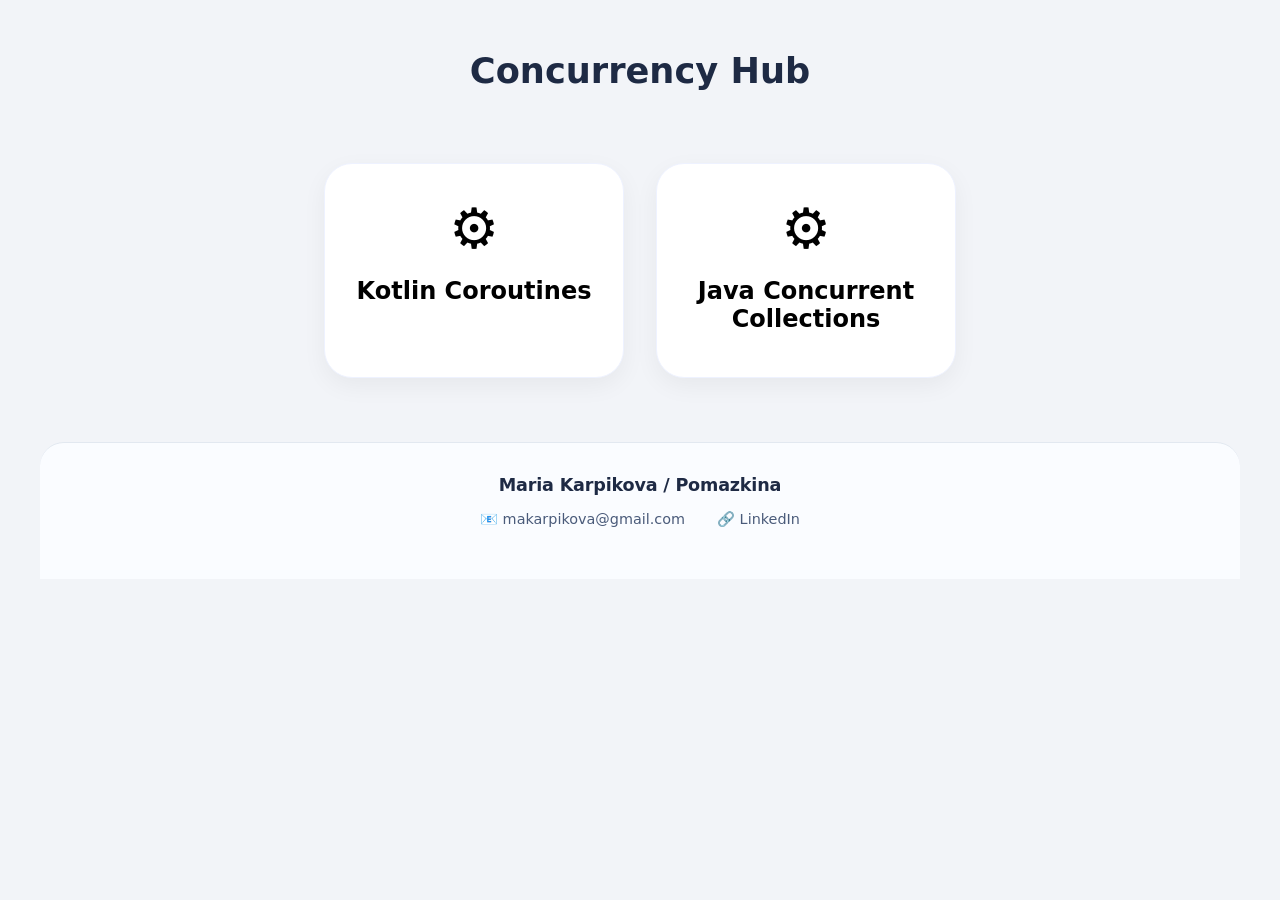
==== src/index.html @ 8e348daa "fix" ====
<!DOCTYPE html>
<html lang="ru">
<head>
    <meta charset="UTF-8">
    <meta name="viewport" content="width=device-width, initial-scale=1.0">
    <title>Concurrency Hub — шпаргалки по многопоточности</title>
    <meta name="description" content="Справочник по Kotlin Coroutines и Java Concurrent Collections: таблицы, свойства, гарантии прогресса, CAS, lock-free.">
    <meta name="keywords" content="Kotlin, Coroutines, Java, Concurrent Collections, многопоточность, CAS, lock-free">
    <meta name="author" content="Maria Pomazkina">
    <style>
        * {
            margin: 0;
            padding: 0;
            box-sizing: border-box;
        }
        body {
            background: #f2f4f8;
            font-family: system-ui, -apple-system, 'Segoe UI', Roboto, Helvetica, sans-serif;
            padding: 18px 12px;
        }
        .container {
            max-width: 1200px;
            margin: 0 auto;
        }
        .hero {
            text-align: center;
            padding: 2rem 1rem;
        }
        .hero h1 {
            font-size: 2.2rem;
            margin-bottom: 0.5rem;
            color: #1e2a44;
        }
        .hero p {
            font-size: 1.2rem;
            color: #4a5568;
            max-width: 700px;
            margin: 0 auto 2rem auto;
        }
        .cards {
            display: flex;
            gap: 2rem;
            justify-content: center;
            flex-wrap: wrap;
            margin: 2rem 0;
        }
        .card-link {
            background: white;
            border-radius: 28px;
            box-shadow: 0 8px 24px rgba(0,0,0,0.05);
            padding: 2rem 1.5rem;
            width: 300px;
            text-align: center;
            transition: transform 0.25s ease, box-shadow 0.25s ease;
            text-decoration: none;
            color: inherit;
            display: block;
            border: 1px solid #eef2ff;
        }
        .card-link:hover {
            transform: translateY(-6px);
            box-shadow: 0 24px 36px rgba(0,0,0,0.08);
            border-color: #d9e2ef;
        }
        .card-link h3 {
            font-size: 1.5rem;
            margin: 1rem 0 0.75rem;
            font-weight: 600;
        }
        .card-link p {
            color: #5b6e8c;
            font-size: 0.9rem;
            line-height: 1.4;
        }
        .emoji-big {
            font-size: 3.5rem;
        }

        footer {
            margin-top: 4rem;
            padding: 2rem 1rem 2rem;
            border-top: 1px solid #e2e8f0;
            background: #fafcff;
            border-radius: 24px 24px 0 0;
        }
        .footer-content {
            max-width: 800px;
            margin: 0 auto;
            text-align: center;
        }
        .footer-name {
            font-size: 1.1rem;
            font-weight: 600;
            color: #1e2a44;
            margin-bottom: 0.75rem;
            letter-spacing: -0.2px;
        }
        .footer-links {
            display: flex;
            gap: 2rem;
            justify-content: center;
            flex-wrap: wrap;
            margin: 1rem 0 1.2rem;
        }
        .footer-links a {
            color: #4a5b7a;
            text-decoration: none;
            font-size: 0.9rem;
            font-weight: 500;
            transition: color 0.2s;
            display: inline-flex;
            align-items: center;
            gap: 6px;
        }
        .footer-links a:hover {
            color: #2c3e66;
            text-decoration: underline;
        }
        .footer-copyright {
            font-size: 0.75rem;
            color: #7c8aa5;
            margin-top: 1rem;
            border-top: 1px solid #ecf3f9;
            padding-top: 1rem;
            display: inline-block;
        }
        @media (max-width: 640px) {
            .footer-links {
                gap: 1.2rem;
            }
            .hero h1 {
                font-size: 1.8rem;
            }
        }
    </style>
</head>
<body>
    <div class="container">
        <div class="hero">
            <h1>Concurrency Hub</h1>
        </div>

        <div class="cards">
            <a href="Coroutines.html" class="card-link">
                <div class="emoji-big">⚙️</div>
                <h3>Kotlin Coroutines</h3>
            </a>

            <a href="Collections.html" class="card-link">
                <div class="emoji-big">⚙️</div>
                <h3>Java Concurrent Collections</h3>
            </a>
        </div>

        <footer>
            <div class="footer-content">
                <div class="footer-name">Maria Karpikova / Pomazkina</div>
                <div class="footer-links">
                    <a href="mailto:makarpikova@gmail.com">
                        📧 makarpikova@gmail.com
                    </a>
                    <a href="https://www.linkedin.com/in/maria-pomazkina-7972a2a3" target="_blank" rel="noopener">
                        🔗 LinkedIn
                    </a>
                </div>

            </div>
        </footer>
    </div>
</body>
</html>
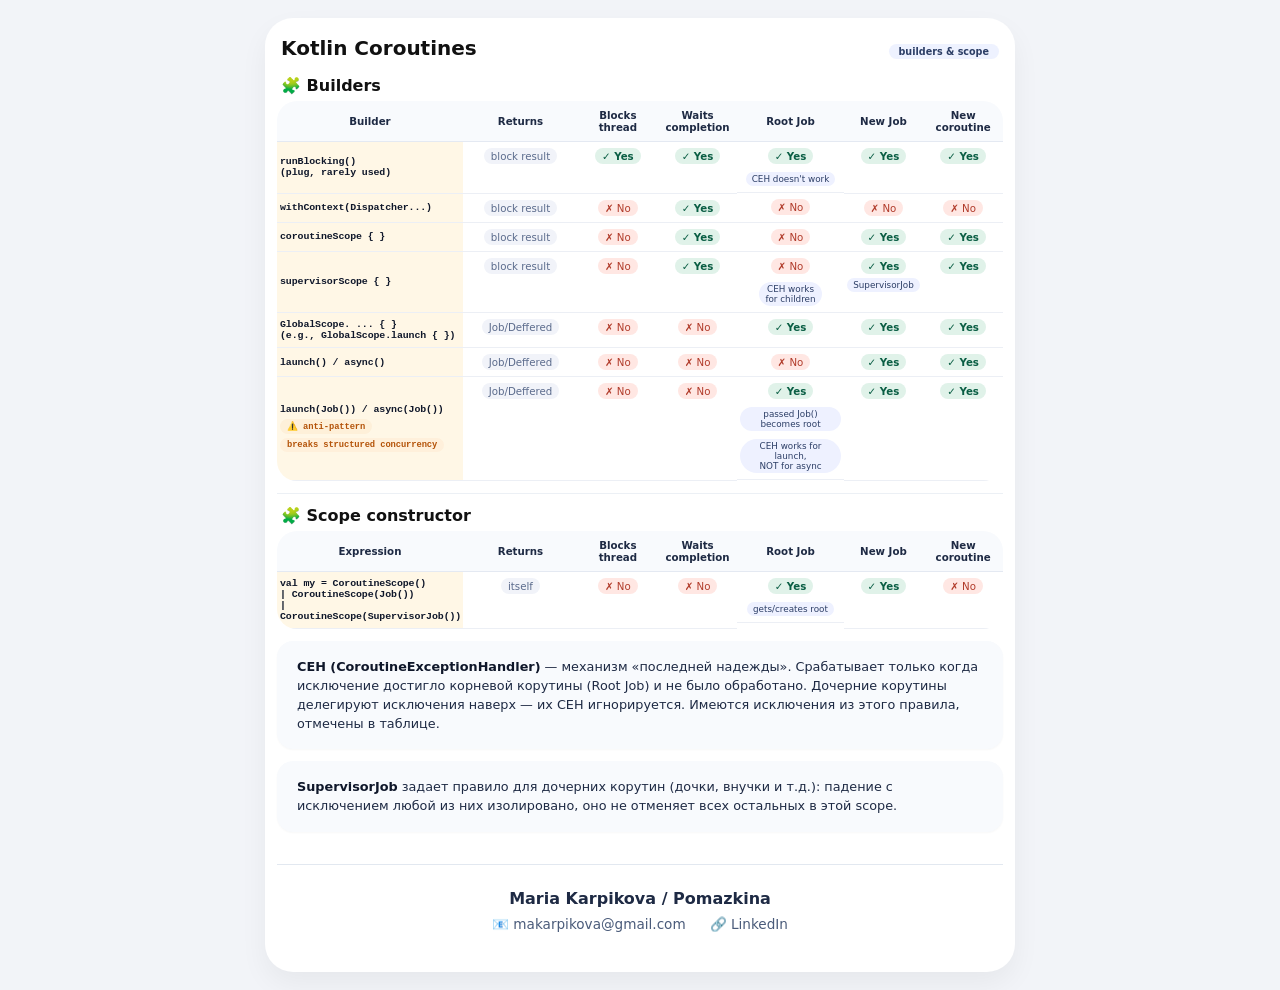
==== commit 25aefa96: "add new data" ====
--- a/src/index.html
+++ b/src/index.html
@@ -1,12 +1,9 @@
 <!DOCTYPE html>
-<html lang="ru">
+<html>
 <head>
     <meta charset="UTF-8">
     <meta name="viewport" content="width=device-width, initial-scale=1.0">
-    <title>Concurrency Hub — шпаргалки по многопоточности</title>
-    <meta name="description" content="Справочник по Kotlin Coroutines и Java Concurrent Collections: таблицы, свойства, гарантии прогресса, CAS, lock-free.">
-    <meta name="keywords" content="Kotlin, Coroutines, Java, Concurrent Collections, многопоточность, CAS, lock-free">
-    <meta name="author" content="Maria Pomazkina">
+    <title>Kotlin Coroutines</title>
     <style>
         * {
             margin: 0;
@@ -15,157 +12,396 @@
         }
         body {
             background: #f2f4f8;
+            display: flex;
+            justify-content: center;
+            align-items: center;
+            min-height: 100vh;
             font-family: system-ui, -apple-system, 'Segoe UI', Roboto, Helvetica, sans-serif;
             padding: 18px 12px;
         }
-        .container {
-            max-width: 1200px;
-            margin: 0 auto;
-        }
-        .hero {
+        .card {
+            max-width: 750px;
+            width: 100%;
+            background: #ffffff;
+            border-radius: 28px;
+            box-shadow: 0 12px 28px rgba(0,0,0,0.05);
+            padding: 18px 12px 20px 12px;
+        }
+        h2 {
+            font-size: 1.25rem;
+            font-weight: 620;
+            display: flex;
+            justify-content: space-between;
+            align-items: baseline;
+            margin-bottom: 16px;
+            padding: 0 4px;
+            color: #111;
+        }
+        .badge-cat {
+            font-size: 0.6rem;
+            background: #eef2ff;
+            padding: 2px 10px;
+            border-radius: 20px;
+            color: #2c3e66;
+        }
+
+        table {
+            width: 100%;
+            border-collapse: collapse;
+            font-size: 0.66rem;
+            border-radius: 20px;
+            overflow: hidden;
+            table-layout: fixed;
+        }
+
+        th {
+            background: #f8fafd;
+            color: #1e2a44;
+            font-weight: 600;
+            padding: 8px 3px;
+            border-bottom: 1.5px solid #e4e9f2;
             text-align: center;
-            padding: 2rem 1rem;
-        }
-        .hero h1 {
-            font-size: 2.2rem;
+            font-size: 0.64rem;
+        }
+
+        td {
+            padding: 6px 3px;
+            text-align: center;
+            border-bottom: 1px solid #eceff5;
+            background: white;
+            vertical-align: top;
+        }
+
+        .method {
+            text-align: left;
+            font-weight: 620;
+            font-family: 'SF Mono', 'JetBrains Mono', monospace;
+            font-size: 0.62rem;
+            background: #fff7e6;
+            color: #0f172a;
+            letter-spacing: -0.1px;
+            vertical-align: middle;
+        }
+
+        .method-flex {
+            display: flex;
+            flex-direction: column;
+            gap: 4px;
+            justify-content: center;
+        }
+
+        .yes {
+            background: #e0f2e9;
+            color: #0a5e44;
+            font-weight: 600;
+            padding: 2px 7px;
+            border-radius: 34px;
+            display: inline-block;
+            font-size: 0.64rem;
+        }
+
+        .no {
+            background: #ffe7e3;
+            color: #b13b2a;
+            padding: 2px 7px;
+            border-radius: 34px;
+            display: inline-block;
+            font-size: 0.64rem;
+            font-weight: 500;
+        }
+
+        .dash {
+            background: #f1f3f9;
+            color: #5b6b8c;
+            padding: 2px 7px;
+            border-radius: 34px;
+            display: inline-block;
+            font-size: 0.64rem;
+        }
+
+        .root-note {
+            font-size: 0.55rem;
+            background: #eef1ff;
+            padding: 2px 6px;
+            border-radius: 30px;
+            display: inline-block;
+            margin-top: 4px;
+            color: #2c3e66;
+        }
+
+        .antipattern-line {
+            background: #fef0d9;
+            color: #b45309;
+            font-size: 0.55rem;
+            font-weight: 600;
+            padding: 2px 7px;
+            border-radius: 32px;
+            display: inline-block;
+            width: fit-content;
+        }
+
+        hr {
+            margin: 12px 0;
+            border: none;
+            border-top: 1.5px solid #ecf0f5;
+        }
+
+        .root-cell {
+            display: flex;
+            flex-direction: column;
+            align-items: center;
+            gap: 4px;
+        }
+        .notes {
+            margin-top: 20px;
+            display: flex;
+            flex-direction: column;
+            gap: 12px;
+        }
+        .note-card {
+        margin-top: 12px;
+        background: #f8fafd;
+        border-radius: 16px;
+        padding: 16px 20px;
+        font-family: system-ui, -apple-system, 'Segoe UI', Roboto, Helvetica, sans-serif;
+        font-size: 0.8rem;
+        line-height: 1.5;
+        color: #1e2a44;
+        box-shadow: 0 1px 2px rgba(0,0,0,0.03);
+    }
+
+        .note-card strong {
+            font-weight: 600;
+            color: #0f172a;
+        }
+
+        th:nth-child(1) { width: 21%; }
+        th:nth-child(2) { width: 13%; }
+        th:nth-child(3) { width: 9%; }
+        th:nth-child(4) { width: 9%; }
+        th:nth-child(5) { width: 12%; }
+        th:nth-child(6) { width: 9%; }
+        th:nth-child(7) { width: 9%; }
+
+        /* стили футера */
+        .card-footer {
+            margin-top: 2rem;
+            padding: 1.5rem 0.5rem 0.5rem;
+            border-top: 1px solid #e2e8f0;
+            text-align: center;
+        }
+        .footer-name {
+            font-size: 1rem;
+            font-weight: 600;
+            color: #1e2a44;
             margin-bottom: 0.5rem;
-            color: #1e2a44;
-        }
-        .hero p {
-            font-size: 1.2rem;
-            color: #4a5568;
-            max-width: 700px;
-            margin: 0 auto 2rem auto;
-        }
-        .cards {
-            display: flex;
-            gap: 2rem;
+        }
+        .footer-links {
+            display: flex;
+            gap: 1.5rem;
             justify-content: center;
             flex-wrap: wrap;
-            margin: 2rem 0;
-        }
-        .card-link {
-            background: white;
-            border-radius: 28px;
-            box-shadow: 0 8px 24px rgba(0,0,0,0.05);
-            padding: 2rem 1.5rem;
-            width: 300px;
-            text-align: center;
-            transition: transform 0.25s ease, box-shadow 0.25s ease;
-            text-decoration: none;
-            color: inherit;
-            display: block;
-            border: 1px solid #eef2ff;
-        }
-        .card-link:hover {
-            transform: translateY(-6px);
-            box-shadow: 0 24px 36px rgba(0,0,0,0.08);
-            border-color: #d9e2ef;
-        }
-        .card-link h3 {
-            font-size: 1.5rem;
-            margin: 1rem 0 0.75rem;
-            font-weight: 600;
-        }
-        .card-link p {
-            color: #5b6e8c;
-            font-size: 0.9rem;
-            line-height: 1.4;
-        }
-        .emoji-big {
-            font-size: 3.5rem;
-        }
-
-        footer {
-            margin-top: 4rem;
-            padding: 2rem 1rem 2rem;
-            border-top: 1px solid #e2e8f0;
-            background: #fafcff;
-            border-radius: 24px 24px 0 0;
-        }
-        .footer-content {
-            max-width: 800px;
-            margin: 0 auto;
-            text-align: center;
-        }
-        .footer-name {
-            font-size: 1.1rem;
-            font-weight: 600;
-            color: #1e2a44;
-            margin-bottom: 0.75rem;
-            letter-spacing: -0.2px;
-        }
-        .footer-links {
-            display: flex;
-            gap: 2rem;
-            justify-content: center;
-            flex-wrap: wrap;
-            margin: 1rem 0 1.2rem;
+            margin: 0.5rem 0 0.8rem;
         }
         .footer-links a {
             color: #4a5b7a;
             text-decoration: none;
-            font-size: 0.9rem;
+            font-size: 0.85rem;
             font-weight: 500;
             transition: color 0.2s;
             display: inline-flex;
             align-items: center;
-            gap: 6px;
+            gap: 5px;
         }
         .footer-links a:hover {
             color: #2c3e66;
             text-decoration: underline;
         }
         .footer-copyright {
-            font-size: 0.75rem;
+            font-size: 0.7rem;
             color: #7c8aa5;
-            margin-top: 1rem;
             border-top: 1px solid #ecf3f9;
-            padding-top: 1rem;
-            display: inline-block;
-        }
-        @media (max-width: 640px) {
-            .footer-links {
-                gap: 1.2rem;
+            padding-top: 0.8rem;
+            margin-top: 0.5rem;
+            display: inline-block;
+        }
+
+        @media (max-width: 550px) {
+            .card {
+                padding: 12px 8px;
             }
-            .hero h1 {
-                font-size: 1.8rem;
+            td, th {
+                padding: 4px 2px;
+                font-size: 0.6rem;
+            }
+            .method {
+                font-size: 0.58rem;
             }
         }
     </style>
 </head>
 <body>
-    <div class="container">
-        <div class="hero">
-            <h1>Concurrency Hub</h1>
+<div class="card">
+
+    <h2>
+        Kotlin Coroutines
+        <span class="badge-cat">builders & scope</span>
+    </h2>
+    <h2 style="font-size: 1rem; margin: 8px 0 6px 0;">🧩 Builders</h2>
+    <table>
+        <thead>
+            <tr>
+                <th>Builder</th>
+                <th>Returns</th>
+                <th>Blocks thread</th>
+                <th>Waits completion</th>
+                <th>Root Job</th>
+                <th>New Job</th>
+                <th>New coroutine</th>
+            </tr>
+        </thead>
+        <tbody>
+            <!-- runBlocking -->
+            <tr>
+                <td class="method">runBlocking() <br>(plug, rarely used)</td>
+                <td><span class="dash">block result</span></td>
+                <td><span class="yes">✓ Yes</span></td>
+                <td><span class="yes">✓ Yes</span></td>
+                <td class="root-cell">
+                    <span class="yes">✓ Yes</span>
+                    <span class="root-note">CEH doesn't work</span>
+                </td>
+                <td><span class="yes">✓ Yes</span></td>
+                <td><span class="yes">✓ Yes</span></td>
+            </tr>
+            <!-- withContext -->
+            <tr>
+                <td class="method">withContext(Dispatcher...)</td>
+                <td><span class="dash">block result</span></td>
+                <td><span class="no">✗ No</span></td>
+                <td><span class="yes">✓ Yes</span></td>
+                <td><span class="no">✗ No</span></td>
+                <td><span class="no">✗ No</span></td>
+                <td><span class="no">✗ No</span></td>
+            </tr>
+            <!-- coroutineScope -->
+            <tr>
+                <td class="method">coroutineScope { }</td>
+                <td><span class="dash">block result</span></td>
+                <td><span class="no">✗ No</span></td>
+                <td><span class="yes">✓ Yes</span></td>
+                <td><span class="no">✗ No</span></td>
+                <td><span class="yes">✓ Yes</span></td>
+                <td><span class="yes">✓ Yes</span></td>
+            </tr>
+            <!-- supervisorScope -->
+            <tr>
+                <td class="method">supervisorScope { }</td>
+                <td><span class="dash">block result</span></td>
+                <td><span class="no">✗ No</span></td>
+                <td><span class="yes">✓ Yes</span></td>
+                <td class="root-cell">
+                    <span class="no">✗ No</span>
+                    <span class="root-note">CEH works<br> for children</span>
+                </td>
+                <td>
+                    <span class="yes">✓ Yes</span>
+                    <span class="root-note">SupervisorJob</span>
+                </td>
+                <td><span class="yes">✓ Yes</span></td>
+            </tr>
+            <!-- GlobalScope -->
+            <tr>
+                <td class="method">GlobalScope. ... { } <br>(e.g., GlobalScope.launch { })</td>
+                <td><span class="dash">Job/Deffered</span></td>
+                <td><span class="no">✗ No</span></td>
+                <td><span class="no">✗ No</span></td>
+                <td><span class="yes">✓ Yes</span></td>
+                <td><span class="yes">✓ Yes</span></td>
+                <td><span class="yes">✓ Yes</span></td>
+            </tr>
+            <!-- launch() / async() -->
+            <tr>
+                <td class="method">launch() / async()</td>
+                <td><span class="dash">Job/Deffered</span></td>
+                <td><span class="no">✗ No</span></td>
+                <td><span class="no">✗ No</span></td>
+                <td><span class="no">✗ No</span></td>
+                <td><span class="yes">✓ Yes</span></td>
+                <td><span class="yes">✓ Yes</span></td>
+            </tr>
+            <!-- launch(Job()) / async(Job()) -->
+            <tr>
+                <td class="method">
+                    <div class="method-flex">
+                        <span>launch(Job()) / async(Job())</span>
+                        <span class="antipattern-line">⚠️ anti-pattern</span>
+                        <span class="antipattern-line" style="background:#fff0db;">breaks structured concurrency</span>
+                    </div>
+                </td>
+                <td><span class="dash">Job/Deffered</span></td>
+                <td><span class="no">✗ No</span></td>
+                <td><span class="no">✗ No</span></td>
+                <td class="root-cell">
+                    <span class="yes">✓ Yes</span>
+                    <span class="root-note">passed Job() becomes root</span>
+                    <span class="root-note">CEH works for launch, <br> NOT for async</span>
+                </td>
+                <td><span class="yes">✓ Yes</span></td>
+                <td><span class="yes">✓ Yes</span></td>
+            </tr>
+        </tbody>
+    </table>
+
+    <hr>
+
+    <h2 style="font-size: 1rem; margin: 8px 0 6px 0;">🧩 Scope constructor</h2>
+
+    <table>
+        <thead>
+            <tr>
+                <th>Expression</th>
+                <th>Returns</th>
+                <th>Blocks thread</th>
+                <th>Waits completion</th>
+                <th>Root Job</th>
+                <th>New Job</th>
+                <th>New coroutine</th>
+            </tr>
+        </thead>
+        <tbody>
+            <tr>
+                <td class="method">val my = CoroutineScope() <br>
+                | CoroutineScope(Job()) <br>
+                | CoroutineScope(SupervisorJob())</td>
+                <td><span class="dash">itself</span></td>
+                <td><span class="no">✗ No</span></td>
+                <td><span class="no">✗ No</span></td>
+                <td class="root-cell">
+                    <span class="yes">✓ Yes</span>
+                    <span class="root-note">gets/creates root</span>
+                </td>
+                <td><span class="yes">✓ Yes</span></td>
+                <td><span class="no">✗ No</span></td>
+            </tr>
+        </tbody>
+    </table>
+    <div class="note-card">
+        <strong>CEH (CoroutineExceptionHandler)</strong> — механизм «последней надежды». 
+        Срабатывает только когда исключение достигло корневой корутины (Root Job) и не было обработано. 
+        Дочерние корутины делегируют исключения наверх — их CEH игнорируется.
+        Имеются исключения из этого правила, отмечены в таблице.
+    </div>
+        <div class="note-card">
+        <strong>SupervisorJob</strong> задает правило для дочерних корутин (дочки, внучки и т.д.): падение с исключением любой из них изолировано, оно не отменяет всех остальных в этой scope.
+    </div>
+    <div class="card-footer">
+        <div class="footer-name">Maria Karpikova / Pomazkina</div>
+        <div class="footer-links">
+            <a href="mailto:makarpikova@gmail.com">📧 makarpikova@gmail.com</a>
+            <a href="https://www.linkedin.com/in/maria-pomazkina-7972a2a3" target="_blank" rel="noopener">🔗 LinkedIn</a>
         </div>
-
-        <div class="cards">
-            <a href="Coroutines.html" class="card-link">
-                <div class="emoji-big">⚙️</div>
-                <h3>Kotlin Coroutines</h3>
-            </a>
-
-            <a href="Collections.html" class="card-link">
-                <div class="emoji-big">⚙️</div>
-                <h3>Java Concurrent Collections</h3>
-            </a>
-        </div>
-
-        <footer>
-            <div class="footer-content">
-                <div class="footer-name">Maria Karpikova / Pomazkina</div>
-                <div class="footer-links">
-                    <a href="mailto:makarpikova@gmail.com">
-                        📧 makarpikova@gmail.com
-                    </a>
-                    <a href="https://www.linkedin.com/in/maria-pomazkina-7972a2a3" target="_blank" rel="noopener">
-                        🔗 LinkedIn
-                    </a>
-                </div>
-
-            </div>
-        </footer>
     </div>
+</div>
 </body>
 </html>
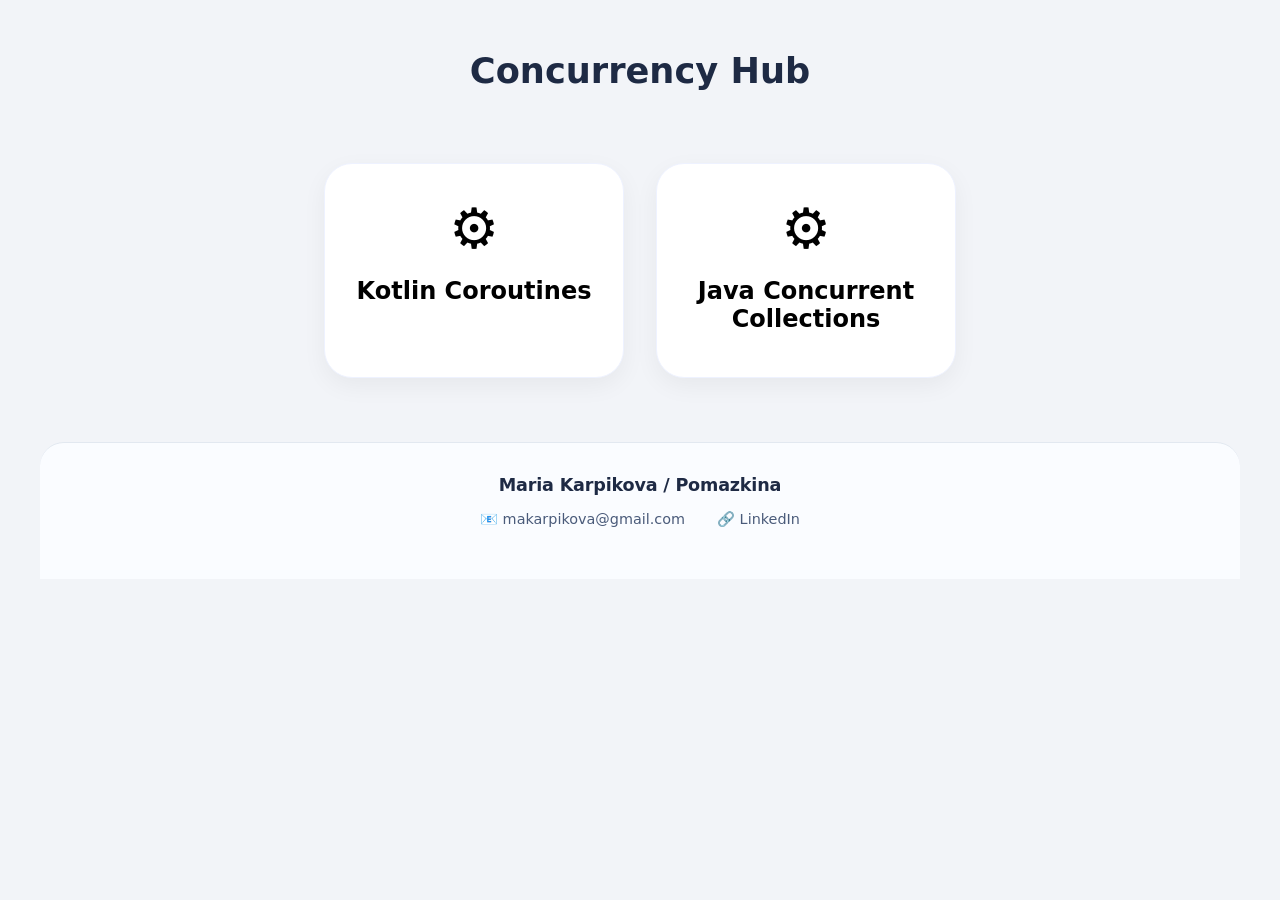
==== commit 28fe3d3c: "add new metadata" ====
--- a/src/index.html
+++ b/src/index.html
@@ -1,9 +1,43 @@
 <!DOCTYPE html>
-<html>
+<html lang="ru">
 <head>
     <meta charset="UTF-8">
     <meta name="viewport" content="width=device-width, initial-scale=1.0">
-    <title>Kotlin Coroutines</title>
+    <title>Concurrency Hub · Шпаргалки по многопоточности</title>
+    
+    <!-- SEO & мета-теги -->
+    <meta name="description" content="Справочник по Kotlin Coroutines и Java Concurrent Collections: таблицы, свойства, гарантии прогресса, CAS, lock-free. Для разработчиков и архитекторов.">
+    <meta name="keywords" content="Kotlin, Coroutines, runBlocking, withContext, coroutineScope, supervisorScope, GlobalScope, launch, async, Job, SupervisorJob, CoroutineExceptionHandler, CEH, structured concurrency, root job, new coroutine, builder, scope constructor, Java, Concurrent Collections, java.util.concurrent, ConcurrentHashMap, ConcurrentSkipListMap, ConcurrentSkipListSet, CopyOnWriteArrayList, CopyOnWriteArraySet, ConcurrentLinkedQueue, ConcurrentLinkedDeque, ArrayBlockingQueue, LinkedBlockingQueue, PriorityBlockingQueue, SynchronousQueue, lock‑free, wait‑free, non‑blocking, blocking, CAS, Compare‑And‑Swap, lock‑stripping, copy‑on‑write, weakly consistent, snapshot iterator, fairness, handoff, zero‑capacity, unbounded, bounded, optionally‑bounded, многопоточность, корутины, потокобезопасные коллекции, шпаргалка, справочник, собеседование Java">
+    <meta name="author" content="Maria Pomazkina">
+    <meta name="robots" content="index, follow">
+    
+    <!-- Open Graph (для соцсетей и превью ссылок) -->
+    <meta property="og:title" content="Структурированные материалы по многопоточности Java | Kotlin">
+    <meta property="og:description" content="Технический справочник по Kotlin Coroutines и Java Concurrent Collections для разработчиков.">
+    <meta property="og:type" content="website">
+    <meta property="og:url" content="https://javakotlin.ru">
+    <meta property="og:image" content="https://javakotlin.ru/preview.png">
+    
+    <link rel="canonical" href="https://javakotlin.ru">
+    
+    <!-- Структурированные данные (JSON‑LD) для поисковых роботов -->
+    <script type="application/ld+json">
+    {
+      "@context": "https://schema.org",
+      "@type": "TechArticle",
+      "headline": "Kotlin Coroutines и Java Concurrent Collections — шпаргалка",
+      "description": "Сравнительные таблицы билдеров корутин и потокобезопасных коллекций, гарантии прогресса, CAS, lock‑free, structured concurrency.",
+      "author": {
+        "@type": "Person",
+        "name": "Maria Pomazkina",
+        "email": "makarpikova@gmail.com",
+        "sameAs": "https://www.linkedin.com/in/maria-pomazkina-7972a2a3"
+      },
+      "keywords": "Kotlin Coroutines, Java Concurrent Collections, CAS, lock‑free, structured concurrency",
+      "inLanguage": "ru-RU"
+    }
+    </script>
+    
     <style>
         * {
             margin: 0;
@@ -12,396 +46,157 @@
         }
         body {
             background: #f2f4f8;
-            display: flex;
-            justify-content: center;
-            align-items: center;
-            min-height: 100vh;
             font-family: system-ui, -apple-system, 'Segoe UI', Roboto, Helvetica, sans-serif;
             padding: 18px 12px;
         }
-        .card {
-            max-width: 750px;
-            width: 100%;
-            background: #ffffff;
+        .container {
+            max-width: 1200px;
+            margin: 0 auto;
+        }
+        .hero {
+            text-align: center;
+            padding: 2rem 1rem;
+        }
+        .hero h1 {
+            font-size: 2.2rem;
+            margin-bottom: 0.5rem;
+            color: #1e2a44;
+        }
+        .hero p {
+            font-size: 1.2rem;
+            color: #4a5568;
+            max-width: 700px;
+            margin: 0 auto 2rem auto;
+        }
+        .cards {
+            display: flex;
+            gap: 2rem;
+            justify-content: center;
+            flex-wrap: wrap;
+            margin: 2rem 0;
+        }
+        .card-link {
+            background: white;
             border-radius: 28px;
-            box-shadow: 0 12px 28px rgba(0,0,0,0.05);
-            padding: 18px 12px 20px 12px;
-        }
-        h2 {
-            font-size: 1.25rem;
-            font-weight: 620;
-            display: flex;
-            justify-content: space-between;
-            align-items: baseline;
-            margin-bottom: 16px;
-            padding: 0 4px;
-            color: #111;
-        }
-        .badge-cat {
-            font-size: 0.6rem;
-            background: #eef2ff;
-            padding: 2px 10px;
-            border-radius: 20px;
-            color: #2c3e66;
-        }
-
-        table {
-            width: 100%;
-            border-collapse: collapse;
-            font-size: 0.66rem;
-            border-radius: 20px;
-            overflow: hidden;
-            table-layout: fixed;
-        }
-
-        th {
-            background: #f8fafd;
-            color: #1e2a44;
+            box-shadow: 0 8px 24px rgba(0,0,0,0.05);
+            padding: 2rem 1.5rem;
+            width: 300px;
+            text-align: center;
+            transition: transform 0.25s ease, box-shadow 0.25s ease;
+            text-decoration: none;
+            color: inherit;
+            display: block;
+            border: 1px solid #eef2ff;
+        }
+        .card-link:hover {
+            transform: translateY(-6px);
+            box-shadow: 0 24px 36px rgba(0,0,0,0.08);
+            border-color: #d9e2ef;
+        }
+        .card-link h3 {
+            font-size: 1.5rem;
+            margin: 1rem 0 0.75rem;
             font-weight: 600;
-            padding: 8px 3px;
-            border-bottom: 1.5px solid #e4e9f2;
+        }
+        .card-link p {
+            color: #5b6e8c;
+            font-size: 0.9rem;
+            line-height: 1.4;
+        }
+        .emoji-big {
+            font-size: 3.5rem;
+        }
+
+        footer {
+            margin-top: 4rem;
+            padding: 2rem 1rem 2rem;
+            border-top: 1px solid #e2e8f0;
+            background: #fafcff;
+            border-radius: 24px 24px 0 0;
+        }
+        .footer-content {
+            max-width: 800px;
+            margin: 0 auto;
             text-align: center;
-            font-size: 0.64rem;
-        }
-
-        td {
-            padding: 6px 3px;
-            text-align: center;
-            border-bottom: 1px solid #eceff5;
-            background: white;
-            vertical-align: top;
-        }
-
-        .method {
-            text-align: left;
-            font-weight: 620;
-            font-family: 'SF Mono', 'JetBrains Mono', monospace;
-            font-size: 0.62rem;
-            background: #fff7e6;
-            color: #0f172a;
-            letter-spacing: -0.1px;
-            vertical-align: middle;
-        }
-
-        .method-flex {
-            display: flex;
-            flex-direction: column;
-            gap: 4px;
-            justify-content: center;
-        }
-
-        .yes {
-            background: #e0f2e9;
-            color: #0a5e44;
-            font-weight: 600;
-            padding: 2px 7px;
-            border-radius: 34px;
-            display: inline-block;
-            font-size: 0.64rem;
-        }
-
-        .no {
-            background: #ffe7e3;
-            color: #b13b2a;
-            padding: 2px 7px;
-            border-radius: 34px;
-            display: inline-block;
-            font-size: 0.64rem;
-            font-weight: 500;
-        }
-
-        .dash {
-            background: #f1f3f9;
-            color: #5b6b8c;
-            padding: 2px 7px;
-            border-radius: 34px;
-            display: inline-block;
-            font-size: 0.64rem;
-        }
-
-        .root-note {
-            font-size: 0.55rem;
-            background: #eef1ff;
-            padding: 2px 6px;
-            border-radius: 30px;
-            display: inline-block;
-            margin-top: 4px;
-            color: #2c3e66;
-        }
-
-        .antipattern-line {
-            background: #fef0d9;
-            color: #b45309;
-            font-size: 0.55rem;
-            font-weight: 600;
-            padding: 2px 7px;
-            border-radius: 32px;
-            display: inline-block;
-            width: fit-content;
-        }
-
-        hr {
-            margin: 12px 0;
-            border: none;
-            border-top: 1.5px solid #ecf0f5;
-        }
-
-        .root-cell {
-            display: flex;
-            flex-direction: column;
-            align-items: center;
-            gap: 4px;
-        }
-        .notes {
-            margin-top: 20px;
-            display: flex;
-            flex-direction: column;
-            gap: 12px;
-        }
-        .note-card {
-        margin-top: 12px;
-        background: #f8fafd;
-        border-radius: 16px;
-        padding: 16px 20px;
-        font-family: system-ui, -apple-system, 'Segoe UI', Roboto, Helvetica, sans-serif;
-        font-size: 0.8rem;
-        line-height: 1.5;
-        color: #1e2a44;
-        box-shadow: 0 1px 2px rgba(0,0,0,0.03);
-    }
-
-        .note-card strong {
-            font-weight: 600;
-            color: #0f172a;
-        }
-
-        th:nth-child(1) { width: 21%; }
-        th:nth-child(2) { width: 13%; }
-        th:nth-child(3) { width: 9%; }
-        th:nth-child(4) { width: 9%; }
-        th:nth-child(5) { width: 12%; }
-        th:nth-child(6) { width: 9%; }
-        th:nth-child(7) { width: 9%; }
-
-        /* стили футера */
-        .card-footer {
-            margin-top: 2rem;
-            padding: 1.5rem 0.5rem 0.5rem;
-            border-top: 1px solid #e2e8f0;
-            text-align: center;
         }
         .footer-name {
-            font-size: 1rem;
+            font-size: 1.1rem;
             font-weight: 600;
             color: #1e2a44;
-            margin-bottom: 0.5rem;
+            margin-bottom: 0.75rem;
+            letter-spacing: -0.2px;
         }
         .footer-links {
             display: flex;
-            gap: 1.5rem;
+            gap: 2rem;
             justify-content: center;
             flex-wrap: wrap;
-            margin: 0.5rem 0 0.8rem;
+            margin: 1rem 0 1.2rem;
         }
         .footer-links a {
             color: #4a5b7a;
             text-decoration: none;
-            font-size: 0.85rem;
+            font-size: 0.9rem;
             font-weight: 500;
             transition: color 0.2s;
             display: inline-flex;
             align-items: center;
-            gap: 5px;
+            gap: 6px;
         }
         .footer-links a:hover {
             color: #2c3e66;
             text-decoration: underline;
         }
         .footer-copyright {
-            font-size: 0.7rem;
+            font-size: 0.75rem;
             color: #7c8aa5;
+            margin-top: 1rem;
             border-top: 1px solid #ecf3f9;
-            padding-top: 0.8rem;
-            margin-top: 0.5rem;
+            padding-top: 1rem;
             display: inline-block;
         }
-
-        @media (max-width: 550px) {
-            .card {
-                padding: 12px 8px;
+        @media (max-width: 640px) {
+            .footer-links {
+                gap: 1.2rem;
             }
-            td, th {
-                padding: 4px 2px;
-                font-size: 0.6rem;
-            }
-            .method {
-                font-size: 0.58rem;
+            .hero h1 {
+                font-size: 1.8rem;
             }
         }
     </style>
 </head>
 <body>
-<div class="card">
-
-    <h2>
-        Kotlin Coroutines
-        <span class="badge-cat">builders & scope</span>
-    </h2>
-    <h2 style="font-size: 1rem; margin: 8px 0 6px 0;">🧩 Builders</h2>
-    <table>
-        <thead>
-            <tr>
-                <th>Builder</th>
-                <th>Returns</th>
-                <th>Blocks thread</th>
-                <th>Waits completion</th>
-                <th>Root Job</th>
-                <th>New Job</th>
-                <th>New coroutine</th>
-            </tr>
-        </thead>
-        <tbody>
-            <!-- runBlocking -->
-            <tr>
-                <td class="method">runBlocking() <br>(plug, rarely used)</td>
-                <td><span class="dash">block result</span></td>
-                <td><span class="yes">✓ Yes</span></td>
-                <td><span class="yes">✓ Yes</span></td>
-                <td class="root-cell">
-                    <span class="yes">✓ Yes</span>
-                    <span class="root-note">CEH doesn't work</span>
-                </td>
-                <td><span class="yes">✓ Yes</span></td>
-                <td><span class="yes">✓ Yes</span></td>
-            </tr>
-            <!-- withContext -->
-            <tr>
-                <td class="method">withContext(Dispatcher...)</td>
-                <td><span class="dash">block result</span></td>
-                <td><span class="no">✗ No</span></td>
-                <td><span class="yes">✓ Yes</span></td>
-                <td><span class="no">✗ No</span></td>
-                <td><span class="no">✗ No</span></td>
-                <td><span class="no">✗ No</span></td>
-            </tr>
-            <!-- coroutineScope -->
-            <tr>
-                <td class="method">coroutineScope { }</td>
-                <td><span class="dash">block result</span></td>
-                <td><span class="no">✗ No</span></td>
-                <td><span class="yes">✓ Yes</span></td>
-                <td><span class="no">✗ No</span></td>
-                <td><span class="yes">✓ Yes</span></td>
-                <td><span class="yes">✓ Yes</span></td>
-            </tr>
-            <!-- supervisorScope -->
-            <tr>
-                <td class="method">supervisorScope { }</td>
-                <td><span class="dash">block result</span></td>
-                <td><span class="no">✗ No</span></td>
-                <td><span class="yes">✓ Yes</span></td>
-                <td class="root-cell">
-                    <span class="no">✗ No</span>
-                    <span class="root-note">CEH works<br> for children</span>
-                </td>
-                <td>
-                    <span class="yes">✓ Yes</span>
-                    <span class="root-note">SupervisorJob</span>
-                </td>
-                <td><span class="yes">✓ Yes</span></td>
-            </tr>
-            <!-- GlobalScope -->
-            <tr>
-                <td class="method">GlobalScope. ... { } <br>(e.g., GlobalScope.launch { })</td>
-                <td><span class="dash">Job/Deffered</span></td>
-                <td><span class="no">✗ No</span></td>
-                <td><span class="no">✗ No</span></td>
-                <td><span class="yes">✓ Yes</span></td>
-                <td><span class="yes">✓ Yes</span></td>
-                <td><span class="yes">✓ Yes</span></td>
-            </tr>
-            <!-- launch() / async() -->
-            <tr>
-                <td class="method">launch() / async()</td>
-                <td><span class="dash">Job/Deffered</span></td>
-                <td><span class="no">✗ No</span></td>
-                <td><span class="no">✗ No</span></td>
-                <td><span class="no">✗ No</span></td>
-                <td><span class="yes">✓ Yes</span></td>
-                <td><span class="yes">✓ Yes</span></td>
-            </tr>
-            <!-- launch(Job()) / async(Job()) -->
-            <tr>
-                <td class="method">
-                    <div class="method-flex">
-                        <span>launch(Job()) / async(Job())</span>
-                        <span class="antipattern-line">⚠️ anti-pattern</span>
-                        <span class="antipattern-line" style="background:#fff0db;">breaks structured concurrency</span>
-                    </div>
-                </td>
-                <td><span class="dash">Job/Deffered</span></td>
-                <td><span class="no">✗ No</span></td>
-                <td><span class="no">✗ No</span></td>
-                <td class="root-cell">
-                    <span class="yes">✓ Yes</span>
-                    <span class="root-note">passed Job() becomes root</span>
-                    <span class="root-note">CEH works for launch, <br> NOT for async</span>
-                </td>
-                <td><span class="yes">✓ Yes</span></td>
-                <td><span class="yes">✓ Yes</span></td>
-            </tr>
-        </tbody>
-    </table>
-
-    <hr>
-
-    <h2 style="font-size: 1rem; margin: 8px 0 6px 0;">🧩 Scope constructor</h2>
-
-    <table>
-        <thead>
-            <tr>
-                <th>Expression</th>
-                <th>Returns</th>
-                <th>Blocks thread</th>
-                <th>Waits completion</th>
-                <th>Root Job</th>
-                <th>New Job</th>
-                <th>New coroutine</th>
-            </tr>
-        </thead>
-        <tbody>
-            <tr>
-                <td class="method">val my = CoroutineScope() <br>
-                | CoroutineScope(Job()) <br>
-                | CoroutineScope(SupervisorJob())</td>
-                <td><span class="dash">itself</span></td>
-                <td><span class="no">✗ No</span></td>
-                <td><span class="no">✗ No</span></td>
-                <td class="root-cell">
-                    <span class="yes">✓ Yes</span>
-                    <span class="root-note">gets/creates root</span>
-                </td>
-                <td><span class="yes">✓ Yes</span></td>
-                <td><span class="no">✗ No</span></td>
-            </tr>
-        </tbody>
-    </table>
-    <div class="note-card">
-        <strong>CEH (CoroutineExceptionHandler)</strong> — механизм «последней надежды». 
-        Срабатывает только когда исключение достигло корневой корутины (Root Job) и не было обработано. 
-        Дочерние корутины делегируют исключения наверх — их CEH игнорируется.
-        Имеются исключения из этого правила, отмечены в таблице.
+    <div class="container">
+        <div class="hero">
+            <h1>Concurrency Hub</h1>
+        </div>
+
+        <div class="cards">
+            <a href="Coroutines.html" class="card-link">
+                <div class="emoji-big">⚙️</div>
+                <h3>Kotlin Coroutines</h3>
+            </a>
+
+            <a href="Collections.html" class="card-link">
+                <div class="emoji-big">⚙️</div>
+                <h3>Java Concurrent Collections</h3>
+            </a>
+        </div>
+
+        <footer>
+            <div class="footer-content">
+                <div class="footer-name">Maria Karpikova / Pomazkina</div>
+                <div class="footer-links">
+                    <a href="mailto:makarpikova@gmail.com">
+                        📧 makarpikova@gmail.com
+                    </a>
+                    <a href="https://www.linkedin.com/in/maria-pomazkina-7972a2a3" target="_blank" rel="noopener">
+                        🔗 LinkedIn
+                    </a>
+                </div>
+
+            </div>
+        </footer>
     </div>
-        <div class="note-card">
-        <strong>SupervisorJob</strong> задает правило для дочерних корутин (дочки, внучки и т.д.): падение с исключением любой из них изолировано, оно не отменяет всех остальных в этой scope.
-    </div>
-    <div class="card-footer">
-        <div class="footer-name">Maria Karpikova / Pomazkina</div>
-        <div class="footer-links">
-            <a href="mailto:makarpikova@gmail.com">📧 makarpikova@gmail.com</a>
-            <a href="https://www.linkedin.com/in/maria-pomazkina-7972a2a3" target="_blank" rel="noopener">🔗 LinkedIn</a>
-        </div>
-    </div>
-</div>
 </body>
 </html>
